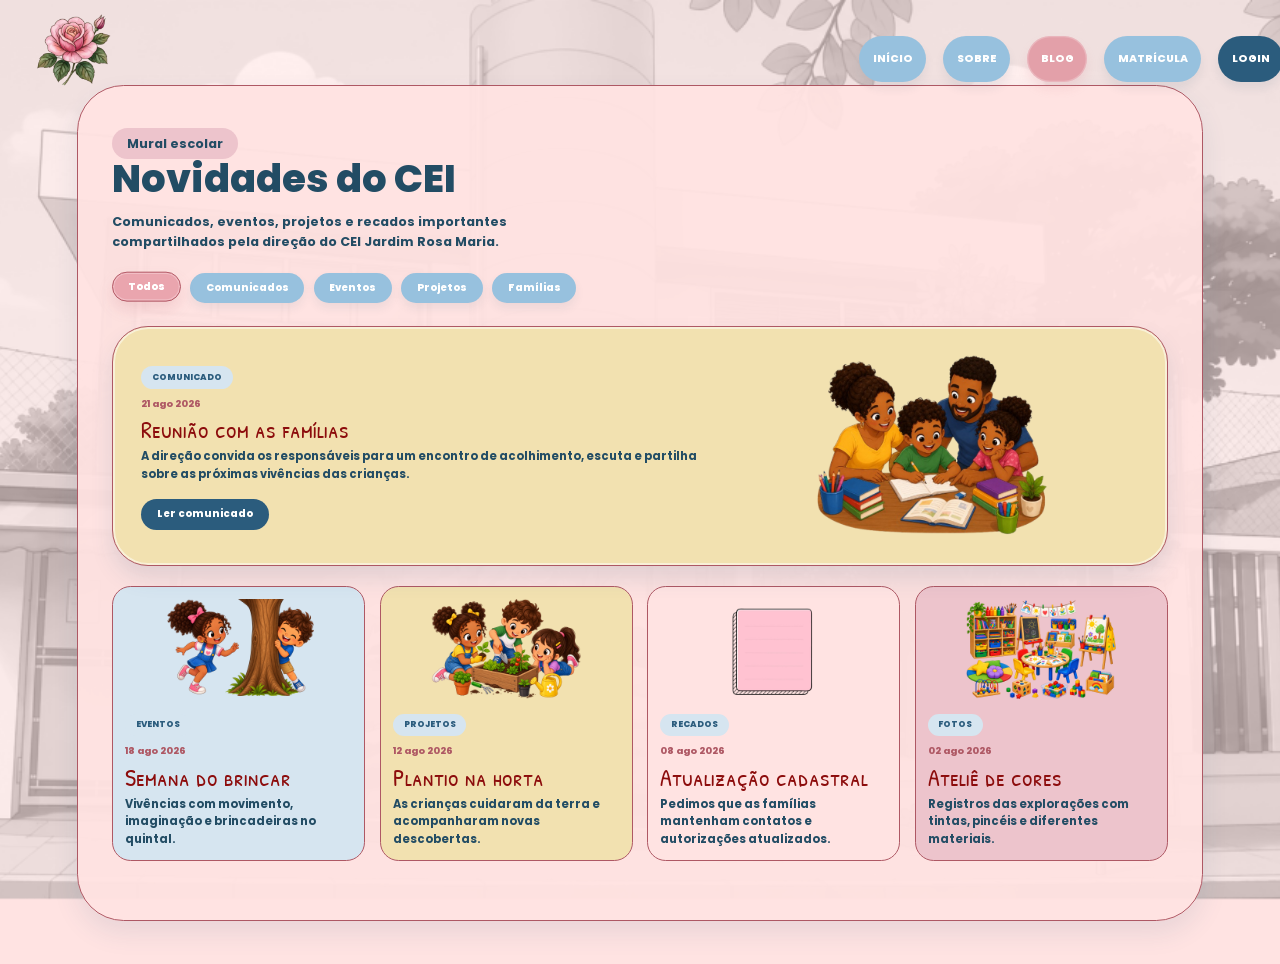
==== frontend/pages/blog.html @ 7bb94e7c "first commit" ====
<!DOCTYPE html>
<html lang="pt-BR">
  <head>
    <meta charset="UTF-8" />
    <meta name="viewport" content="width=device-width, initial-scale=1.0" />
    <title>Novidades do CEI | CEI Jardim Rosa Maria</title>
    <link rel="preconnect" href="https://fonts.googleapis.com" />
    <link rel="preconnect" href="https://fonts.gstatic.com" crossorigin />
    <link
      href="https://fonts.googleapis.com/css2?family=Patrick+Hand&family=Patrick+Hand+SC&family=Poppins:wght@400;700;800&display=swap"
      rel="stylesheet"
    />
    <link rel="stylesheet" href="../style.css" />
  </head>
  <body>
    <a class="skip-link" href="#main-content">Pular para o conteúdo principal</a>

    <main id="main-content" class="page blog-page" aria-label="Novidades do CEI Jardim Rosa Maria">
      <!-- Fundo e elementos de marca seguem a identidade visual já usada nas outras telas. -->
      <img class="blog-bg" src="../assets/img-fundo-iii.png" alt="" aria-hidden="true" />
      <img class="brand-flower" src="../assets/rosa.svg" alt="" aria-hidden="true" />

      <nav class="nav-menu" aria-label="Navegação principal">
        <a class="nav-pill" href="index.html">INÍCIO</a>
        <a class="nav-pill" href="sobre.html">SOBRE</a>
        <a class="nav-pill nav-pill-active" href="blog.html" aria-current="page">BLOG</a>
        <a class="nav-pill" href="matricula.html">MATRÍCULA</a>
        <a class="nav-pill nav-pill-login" href="login.html">LOGIN</a>
      </nav>

      <section class="blog-board" aria-labelledby="blog-title">
        <header class="blog-header">
          <p class="blog-kicker">Mural escolar</p>
          <h1 id="blog-title">Novidades do CEI</h1>
          <p>
            Comunicados, eventos, projetos e recados importantes compartilhados pela direção do
            CEI Jardim Rosa Maria.
          </p>
        </header>

        <div class="blog-filters" aria-label="Filtros de publicações">
          <!-- Filtros prontos para futura integração com o dashboard. -->
          <button class="blog-filter blog-filter-active" type="button" aria-pressed="true" data-filter="todos">Todos</button>
          <button class="blog-filter" type="button" aria-pressed="false" data-filter="comunicados">Comunicados</button>
          <button class="blog-filter" type="button" aria-pressed="false" data-filter="eventos">Eventos</button>
          <button class="blog-filter" type="button" aria-pressed="false" data-filter="projetos">Projetos</button>
          <button class="blog-filter" type="button" aria-pressed="false" data-filter="familias">Famílias</button>
        </div>

        <section
          id="post-reuniao-familias"
          class="blog-featured"
          data-category="comunicados familias"
          aria-label="Último comunicado em destaque"
        >
          <div class="featured-copy">
            <span class="post-category">Comunicado</span>
            <time datetime="2026-08-21">21 ago 2026</time>
            <h2>Reunião com as famílias</h2>
            <p>
              A direção convida os responsáveis para um encontro de acolhimento, escuta e partilha
              sobre as próximas vivências das crianças.
            </p>
            <a href="#post-reuniao-familias" aria-label="Ler comunicado sobre reunião com as famílias">Ler comunicado</a>
          </div>
          <img src="../assets/familia.svg" alt="Família reunida com criança estudando" />
        </section>

        <section class="post-grid" aria-label="Publicações recentes">
          <article class="post-card post-event" data-category="eventos">
            <img src="../assets/meninos-brincando.svg" alt="Crianças brincando no quintal" />
            <div>
              <span class="post-category">Eventos</span>
              <time datetime="2026-08-18">18 ago 2026</time>
              <h2>Semana do brincar</h2>
              <p>Vivências com movimento, imaginação e brincadeiras no quintal.</p>
            </div>
          </article>

          <article class="post-card post-project" data-category="projetos">
            <img src="../assets/criancas-horta.svg" alt="Crianças cuidando da horta" />
            <div>
              <span class="post-category">Projetos</span>
              <time datetime="2026-08-12">12 ago 2026</time>
              <h2>Plantio na horta</h2>
              <p>As crianças cuidaram da terra e acompanharam novas descobertas.</p>
            </div>
          </article>

          <article class="post-card post-note" data-category="comunicados familias">
            <img src="../assets/nota.svg" alt="Ilustração de recado escolar" />
            <div>
              <span class="post-category">Recados</span>
              <time datetime="2026-08-08">08 ago 2026</time>
              <h2>Atualização cadastral</h2>
              <p>Pedimos que as famílias mantenham contatos e autorizações atualizados.</p>
            </div>
          </article>

          <article class="post-card post-photo" data-category="projetos">
            <img src="../assets/atelie.svg" alt="Criança pintando no ateliê" />
            <div>
              <span class="post-category">Fotos</span>
              <time datetime="2026-08-02">02 ago 2026</time>
              <h2>Ateliê de cores</h2>
              <p>Registros das explorações com tintas, pincéis e diferentes materiais.</p>
            </div>
          </article>
        </section>

        <!--
          Estados prontos para integração: o backend deve remover/adicionar hidden
          conforme carregamento, resposta vazia, erro, offline ou publicação.
        -->
        <section class="interface-states" aria-live="polite">
          <div class="state-message state-loading" hidden>
            <span class="state-spinner" aria-hidden="true"></span>
            <p>Carregando novidades...</p>
          </div>

          <div class="state-message state-empty" hidden>
            <img src="../assets/rosa-azul.svg" alt="" aria-hidden="true" />
            <p>A direção ainda não publicou novidades. Volte em breve.</p>
          </div>

          <div class="state-message state-error" hidden>
            <strong>Não foi possível carregar as novidades.</strong>
            <p>Tente novamente em alguns instantes.</p>
          </div>

          <div class="state-message state-offline" hidden>
            <strong>Você está sem conexão.</strong>
            <p>Assim que a internet voltar, tente recarregar a página.</p>
          </div>

          <div class="state-message state-success" hidden>
            <strong>Post publicado com sucesso.</strong>
            <p>A novidade já pode aparecer no site público.</p>
          </div>
        </section>
      </section>
    </main>
    <script src="../js/microinteractions.js"></script>
  </body>
</html>
---- frontend/style.css ----
﻿/* -------------------------------------------------------------------------- */
/* Manifesto de estilos                                                       */
/* -------------------------------------------------------------------------- */

/*
  Este arquivo mantém compatibilidade com as páginas HTML existentes.
  Os estilos foram separados por responsabilidade dentro da pasta css/.
  Mantenha a ordem dos imports: ela preserva a cascata original do layout.
*/
@import url("css/base.css");
@import url("css/components.css");
@import url("css/home.css");
@import url("css/matricula.css");
@import url("css/login.css");
@import url("css/blog.css");
@import url("css/sobre.css");
@import url("css/dashboard.css");
@import url("css/microinteractions.css");
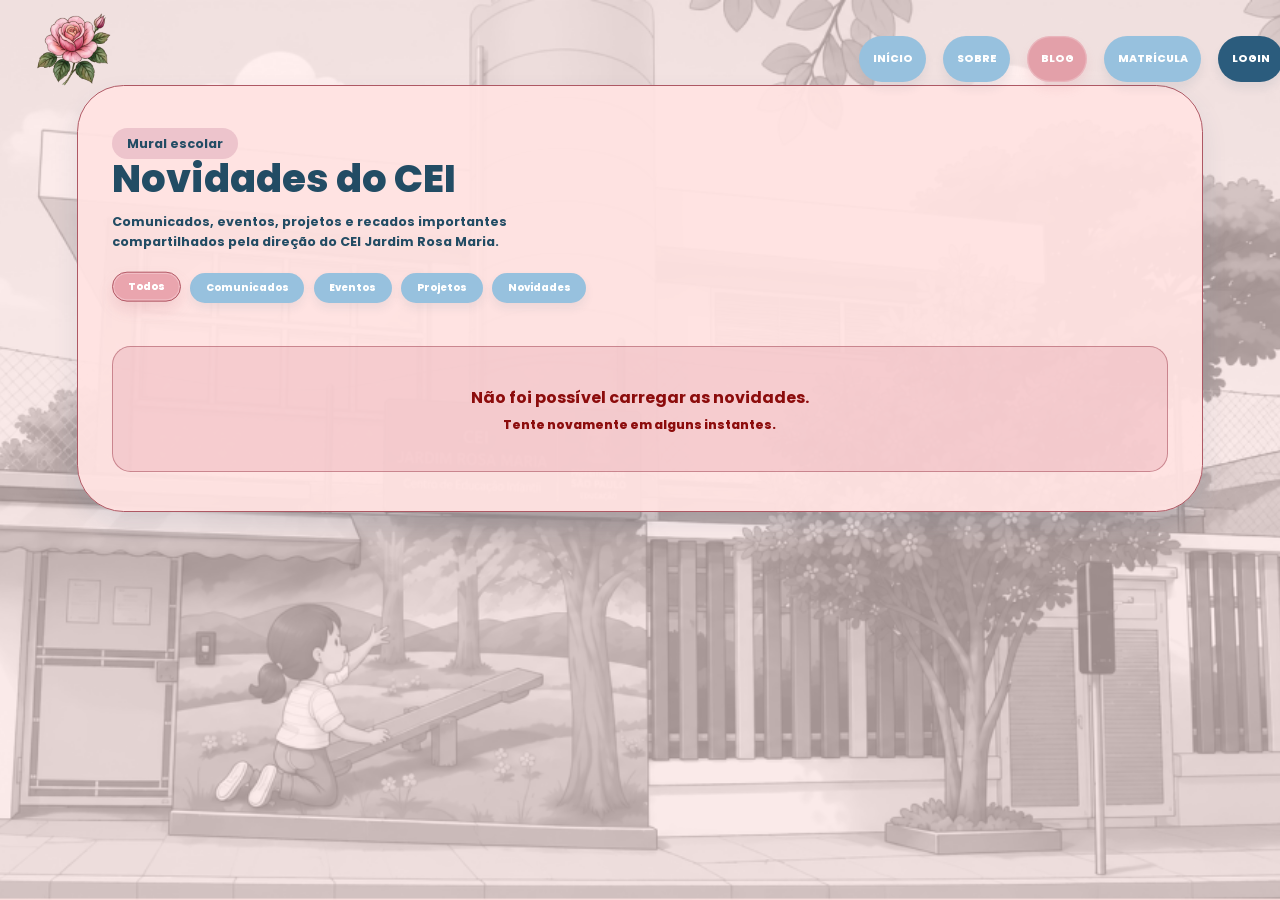
==== commit d0bfd2b3: "feat(blog): adiciona Lombok e implementa CRUD do blog" ====
--- a/frontend/pages/blog.html
+++ b/frontend/pages/blog.html
@@ -44,7 +44,7 @@
           <button class="blog-filter" type="button" aria-pressed="false" data-filter="comunicados">Comunicados</button>
           <button class="blog-filter" type="button" aria-pressed="false" data-filter="eventos">Eventos</button>
           <button class="blog-filter" type="button" aria-pressed="false" data-filter="projetos">Projetos</button>
-          <button class="blog-filter" type="button" aria-pressed="false" data-filter="familias">Famílias</button>
+          <button class="blog-filter" type="button" aria-pressed="false" data-filter="novidades">Novidades</button>
         </div>
 
         <section
@@ -140,6 +140,7 @@
         </section>
       </section>
     </main>
+    <script src="../js/blog-publico.js"></script>
     <script src="../js/microinteractions.js"></script>
   </body>
 </html>
